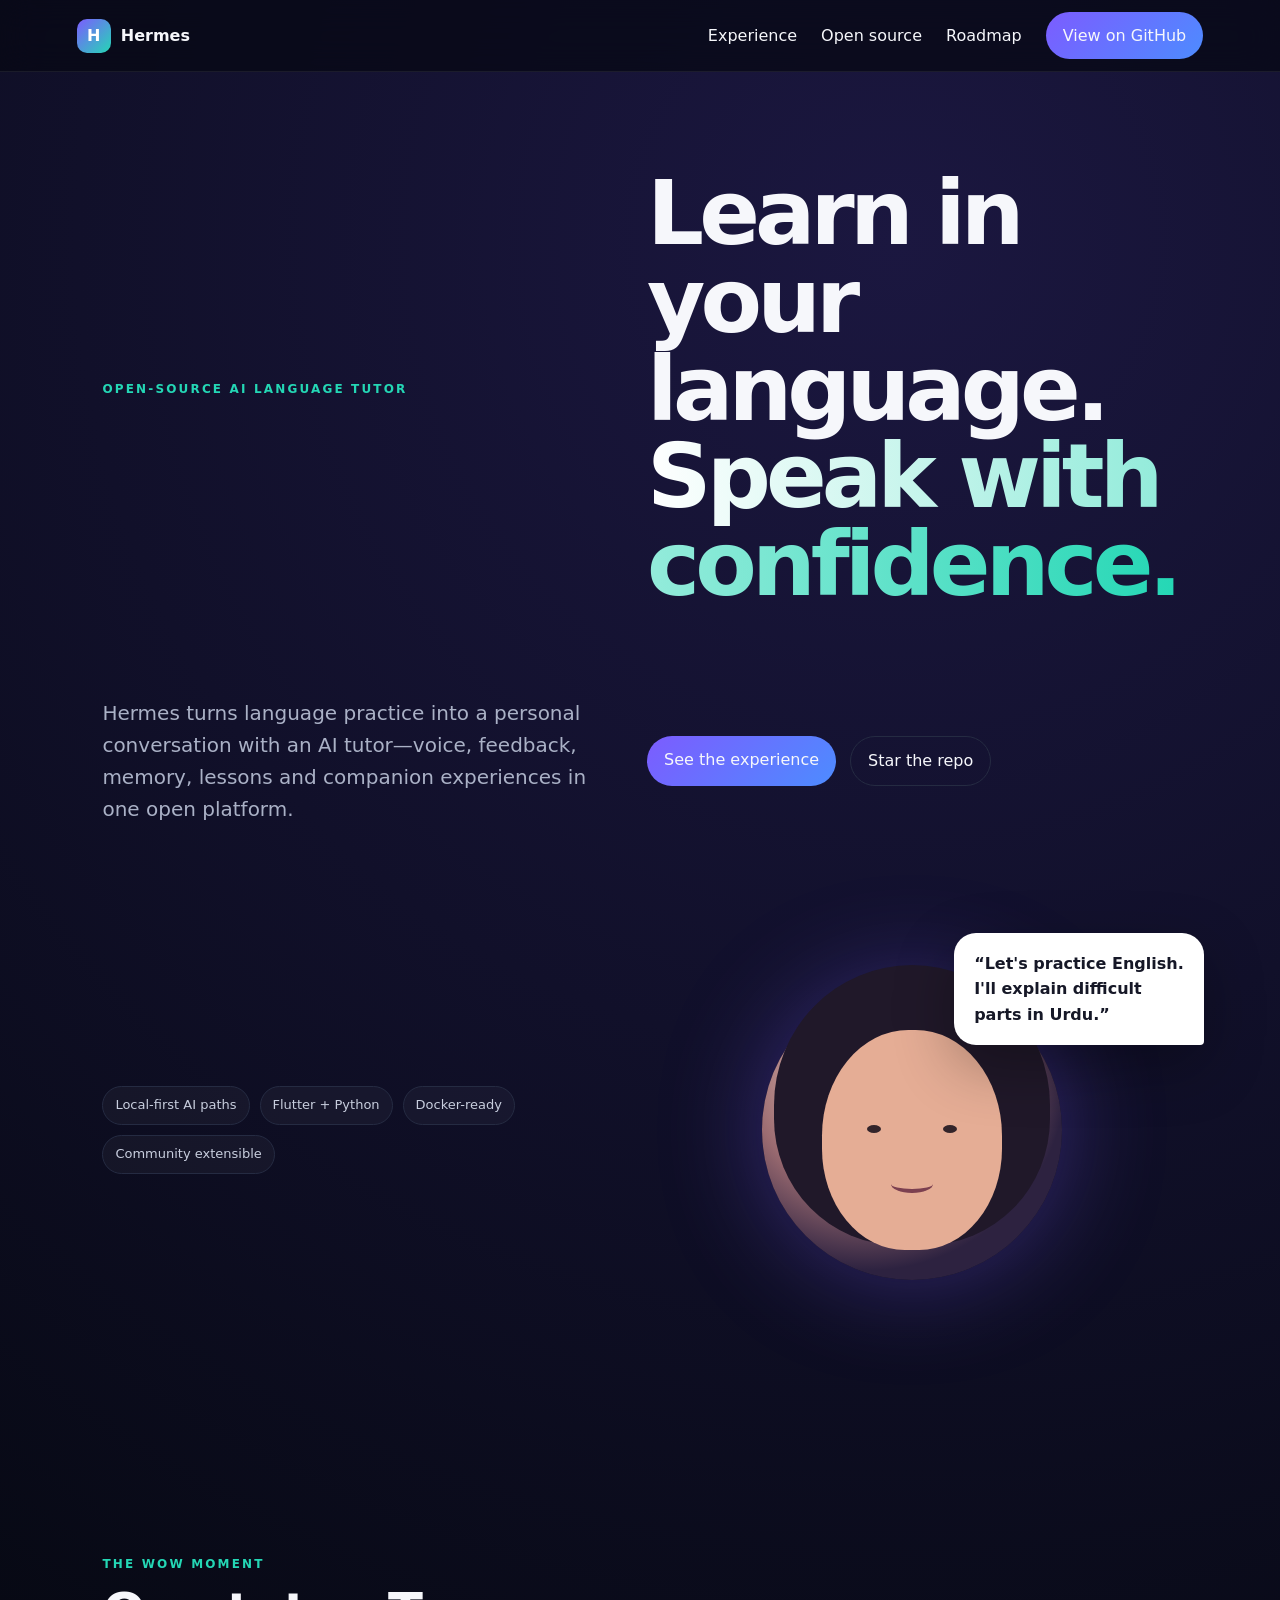
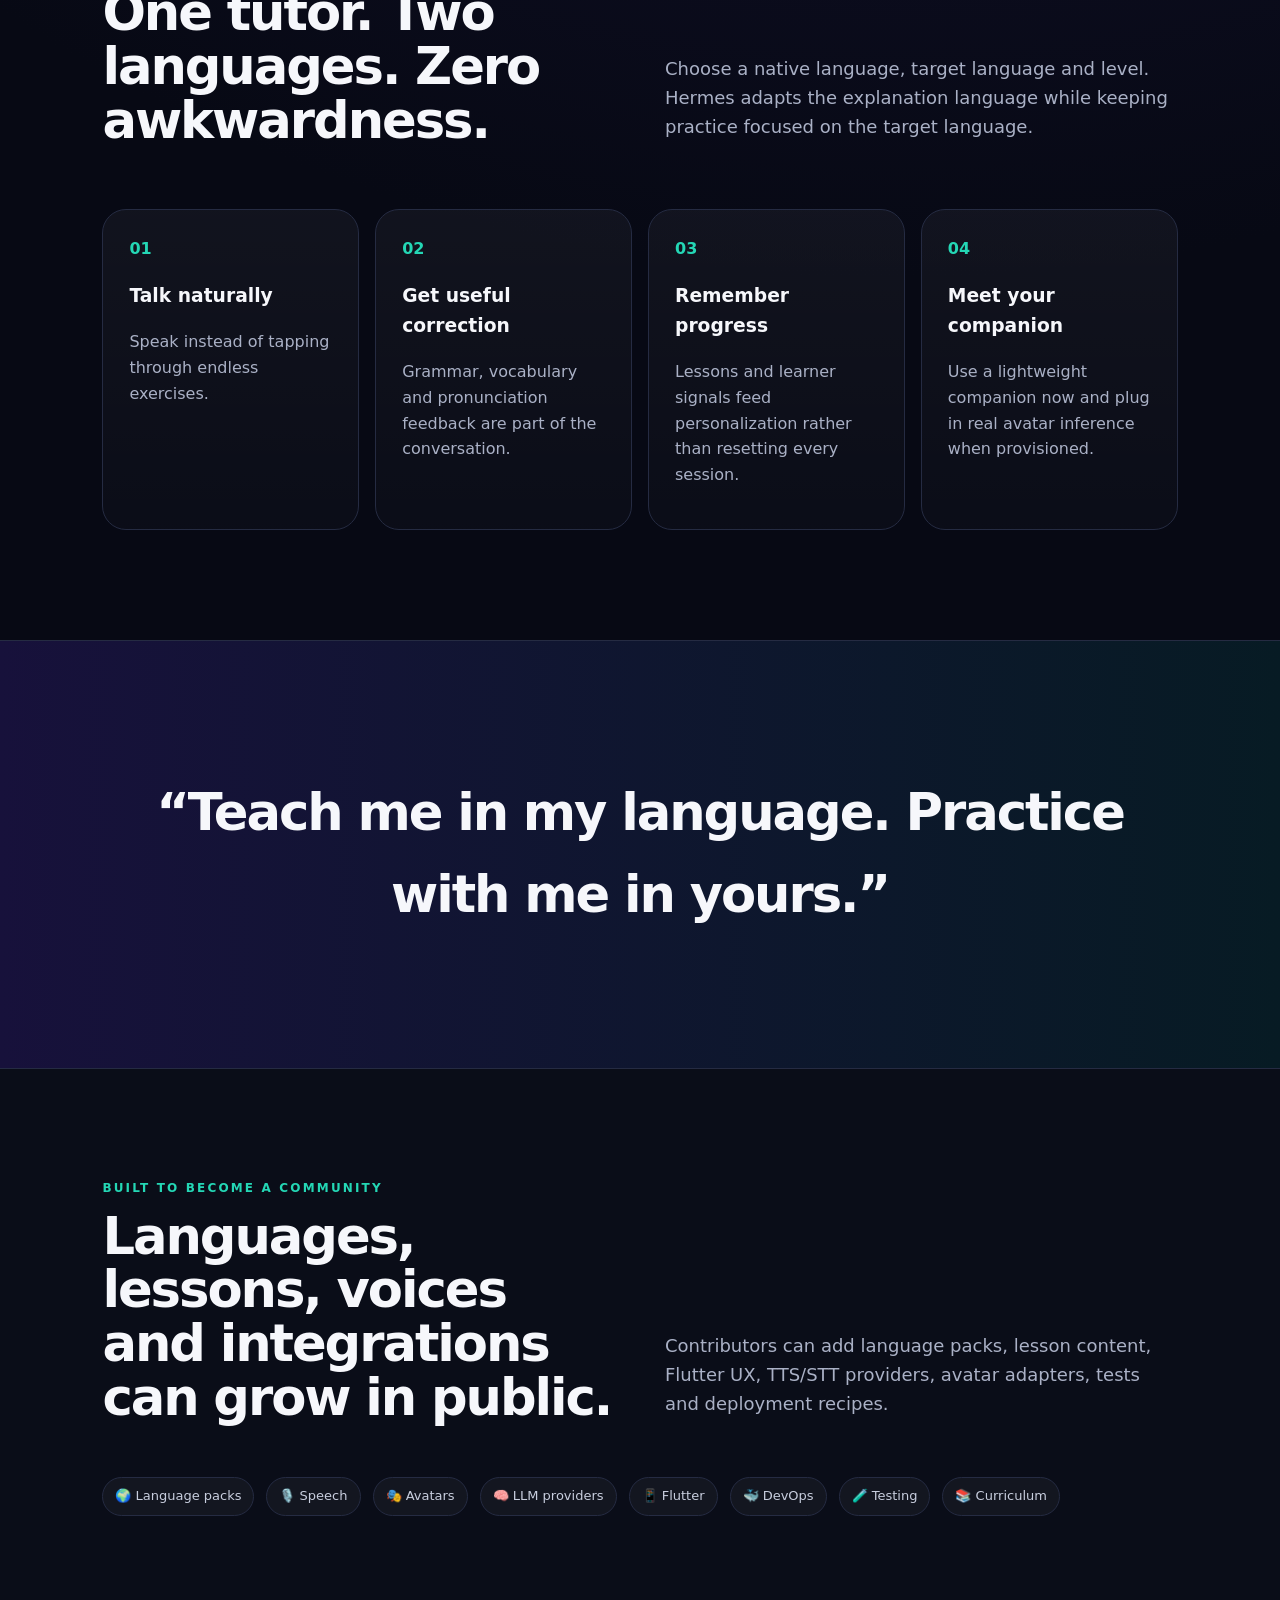
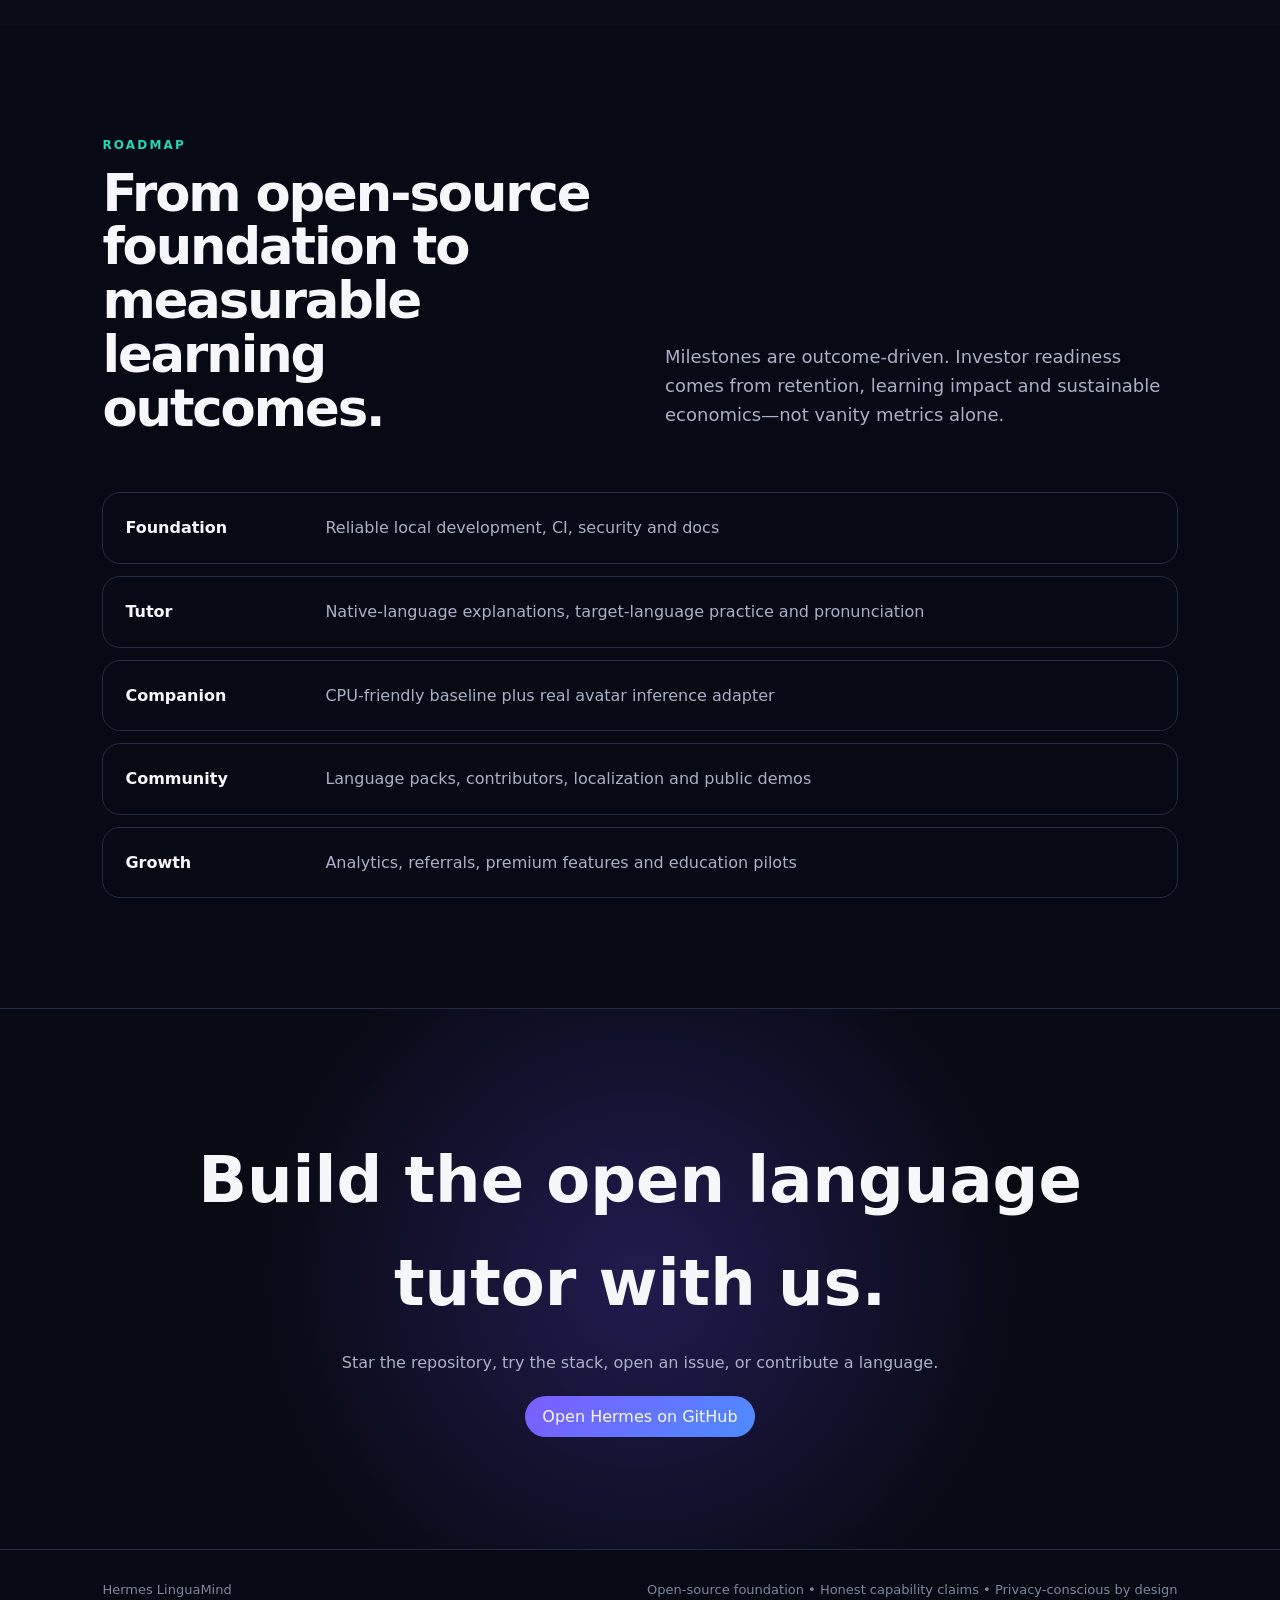
==== website/index.html @ 178811f7 "feat: launch Hermes LinguaMind ultra enterprise platform" ====
<!doctype html>
<html lang="en">
<head>
<meta charset="utf-8"><meta name="viewport" content="width=device-width,initial-scale=1">
<meta name="description" content="Hermes LinguaMind — open-source AI language learning through voice, conversation, personalization and AI companions.">
<title>Hermes LinguaMind — Learn through conversation</title>
<link rel="stylesheet" href="styles.css">
</head>
<body>
<header class="nav"><div class="brand"><span class="mark">H</span><span>Hermes</span></div><nav><a href="#experience">Experience</a><a href="#open-source">Open source</a><a href="#roadmap">Roadmap</a><a class="pill" href="https://github.com/YOUR_GITHUB_ORG/hermes-linguamind">View on GitHub</a></nav></header>
<main>
<section class="hero"><div class="eyebrow">OPEN-SOURCE AI LANGUAGE TUTOR</div><h1>Learn in your language.<br><span>Speak with confidence.</span></h1><p class="lead">Hermes turns language practice into a personal conversation with an AI tutor—voice, feedback, memory, lessons and companion experiences in one open platform.</p><div class="actions"><a class="primary" href="#experience">See the experience</a><a class="secondary" href="https://github.com/YOUR_GITHUB_ORG/hermes-linguamind">Star the repo</a></div><div class="trust"><span>Local-first AI paths</span><span>Flutter + Python</span><span>Docker-ready</span><span>Community extensible</span></div></div><div class="orb"><div class="avatar"><div class="hair"></div><div class="face"><i class="eye e1"></i><i class="eye e2"></i><i class="mouth"></i></div><div class="glow"></div></div><div class="bubble">“Let's practice English. I'll explain difficult parts in Urdu.”</div></div></section>
<section id="experience" class="section"><div class="section-head"><div><div class="eyebrow">THE WOW MOMENT</div><h2>One tutor. Two languages. Zero awkwardness.</h2></div><p>Choose a native language, target language and level. Hermes adapts the explanation language while keeping practice focused on the target language.</p></div><div class="grid"><article><b>01</b><h3>Talk naturally</h3><p>Speak instead of tapping through endless exercises.</p></article><article><b>02</b><h3>Get useful correction</h3><p>Grammar, vocabulary and pronunciation feedback are part of the conversation.</p></article><article><b>03</b><h3>Remember progress</h3><p>Lessons and learner signals feed personalization rather than resetting every session.</p></article><article><b>04</b><h3>Meet your companion</h3><p>Use a lightweight companion now and plug in real avatar inference when provisioned.</p></article></div></section>
<section class="quote"><p>“Teach me in my language. Practice with me in yours.”</p></section>
<section id="open-source" class="section dark"><div class="section-head"><div><div class="eyebrow">BUILT TO BECOME A COMMUNITY</div><h2>Languages, lessons, voices and integrations can grow in public.</h2></div><p>Contributors can add language packs, lesson content, Flutter UX, TTS/STT providers, avatar adapters, tests and deployment recipes.</p></div><div class="chips"><span>🌍 Language packs</span><span>🎙️ Speech</span><span>🎭 Avatars</span><span>🧠 LLM providers</span><span>📱 Flutter</span><span>🐳 DevOps</span><span>🧪 Testing</span><span>📚 Curriculum</span></div></section>
<section id="roadmap" class="section"><div class="section-head"><div><div class="eyebrow">ROADMAP</div><h2>From open-source foundation to measurable learning outcomes.</h2></div><p>Milestones are outcome-driven. Investor readiness comes from retention, learning impact and sustainable economics—not vanity metrics alone.</p></div><div class="timeline"><div><strong>Foundation</strong><span>Reliable local development, CI, security and docs</span></div><div><strong>Tutor</strong><span>Native-language explanations, target-language practice and pronunciation</span></div><div><strong>Companion</strong><span>CPU-friendly baseline plus real avatar inference adapter</span></div><div><strong>Community</strong><span>Language packs, contributors, localization and public demos</span></div><div><strong>Growth</strong><span>Analytics, referrals, premium features and education pilots</span></div></div></section>
<section class="cta"><h2>Build the open language tutor with us.</h2><p>Star the repository, try the stack, open an issue, or contribute a language.</p><a class="primary" href="https://github.com/YOUR_GITHUB_ORG/hermes-linguamind">Open Hermes on GitHub</a></section>
</main><footer><span>Hermes LinguaMind</span><span>Open-source foundation • Honest capability claims • Privacy-conscious by design</span></footer>
</body></html>
---- website/styles.css ----
:root{--bg:#070914;--panel:#101427;--text:#f6f7fb;--muted:#aab1c6;--line:#252b42;--accent:#7c5cff;--accent2:#24d7b5}*{box-sizing:border-box}html{scroll-behavior:smooth}body{margin:0;font-family:Inter,system-ui,-apple-system,Segoe UI,sans-serif;background:radial-gradient(circle at 70% 5%,#1b1740 0,#070914 35%),var(--bg);color:var(--text);line-height:1.6}.nav{height:72px;display:flex;align-items:center;justify-content:space-between;padding:0 6vw;border-bottom:1px solid rgba(255,255,255,.07);position:sticky;top:0;background:rgba(7,9,20,.75);backdrop-filter:blur(16px);z-index:5}.brand{display:flex;gap:10px;align-items:center;font-weight:800}.mark{width:34px;height:34px;border-radius:10px;display:grid;place-items:center;background:linear-gradient(135deg,var(--accent),var(--accent2));color:#fff}nav{display:flex;gap:24px;align-items:center}a{color:inherit;text-decoration:none}.pill,.primary,.secondary{padding:11px 17px;border-radius:999px;border:1px solid var(--line)}.pill,.primary{background:linear-gradient(135deg,var(--accent),#4d8cff);border:0}.hero{min-height:720px;display:grid;grid-template-columns:1.1fr .9fr;align-items:center;gap:50px;padding:80px 8vw}.eyebrow{font-size:12px;letter-spacing:.18em;color:var(--accent2);font-weight:800}.hero h1{font-size:clamp(48px,7vw,92px);line-height:.98;letter-spacing:-.055em;margin:18px 0}.hero h1 span{background:linear-gradient(90deg,#fff,var(--accent2));-webkit-background-clip:text;color:transparent}.lead{font-size:20px;color:var(--muted);max-width:720px}.actions{display:flex;gap:14px;margin:30px 0}.trust{display:flex;flex-wrap:wrap;gap:10px}.trust span,.chips span{border:1px solid var(--line);background:rgba(255,255,255,.035);padding:8px 12px;border-radius:999px;color:#c8cede;font-size:13px}.orb{min-height:470px;position:relative;display:grid;place-items:center}.avatar{width:300px;height:300px;border-radius:50%;background:radial-gradient(circle at 35% 30%,#f6d8c5,#9b6b71 42%,#2d2240 70%);position:relative;box-shadow:0 0 100px rgba(124,92,255,.35)}.hair{position:absolute;inset:-15px 12px 35px;border-radius:50% 50% 45% 45%;background:#201829}.face{position:absolute;width:180px;height:220px;left:60px;top:50px;border-radius:48% 48% 46% 46%;background:#e5ad95}.eye{position:absolute;width:14px;height:8px;border-radius:50%;background:#33242a;top:95px}.e1{left:45px}.e2{right:45px}.mouth{position:absolute;width:42px;height:18px;border-bottom:4px solid #7c4050;border-radius:50%;left:69px;top:145px}.bubble{position:absolute;right:-5%;top:8%;max-width:250px;background:#fff;color:#161827;padding:18px 20px;border-radius:22px 22px 4px 22px;box-shadow:0 20px 60px rgba(0,0,0,.3);font-weight:650}.section{padding:110px 8vw}.section-head{display:grid;grid-template-columns:1fr 1fr;gap:50px;align-items:end}.section h2{font-size:clamp(34px,4vw,58px);line-height:1.05;letter-spacing:-.04em;margin:12px 0}.section-head p{color:var(--muted);font-size:18px}.grid{display:grid;grid-template-columns:repeat(4,1fr);gap:16px;margin-top:50px}.grid article{padding:26px;border:1px solid var(--line);border-radius:24px;background:linear-gradient(180deg,rgba(255,255,255,.045),rgba(255,255,255,.015))}.grid b{color:var(--accent2)}.grid p{color:var(--muted)}.quote{padding:80px 8vw;text-align:center;background:linear-gradient(90deg,#17113b,#071b24);border-block:1px solid var(--line)}.quote p{font-size:clamp(28px,4vw,52px);font-weight:800;letter-spacing:-.04em}.dark{background:#0a0d18}.chips{display:flex;flex-wrap:wrap;gap:12px;margin-top:40px}.timeline{display:grid;gap:12px;margin-top:45px}.timeline div{display:grid;grid-template-columns:180px 1fr;gap:20px;padding:22px;border:1px solid var(--line);border-radius:18px}.timeline span{color:var(--muted)}.cta{text-align:center;padding:120px 8vw;background:radial-gradient(circle,#221b4f,#080a14 55%);border-top:1px solid var(--line)}.cta h2{font-size:clamp(38px,5vw,68px);margin:0 0 16px}.cta p{color:var(--muted);margin-bottom:28px}footer{padding:30px 8vw;display:flex;justify-content:space-between;color:#7e879e;border-top:1px solid var(--line);font-size:13px}@media(max-width:850px){nav a:not(.pill){display:none}.hero,.section-head{grid-template-columns:1fr}.grid{grid-template-columns:1fr 1fr}.orb{min-height:380px}.bubble{right:0}.timeline div{grid-template-columns:1fr}footer{display:block;line-height:2}}@media(max-width:520px){.grid{grid-template-columns:1fr}.hero{padding-top:55px}.avatar{width:240px;height:240px}.face{transform:scale(.8);transform-origin:top left}.bubble{top:0;right:0}.nav{padding:0 4vw}.hero,.section{padding-left:5vw;padding-right:5vw}}
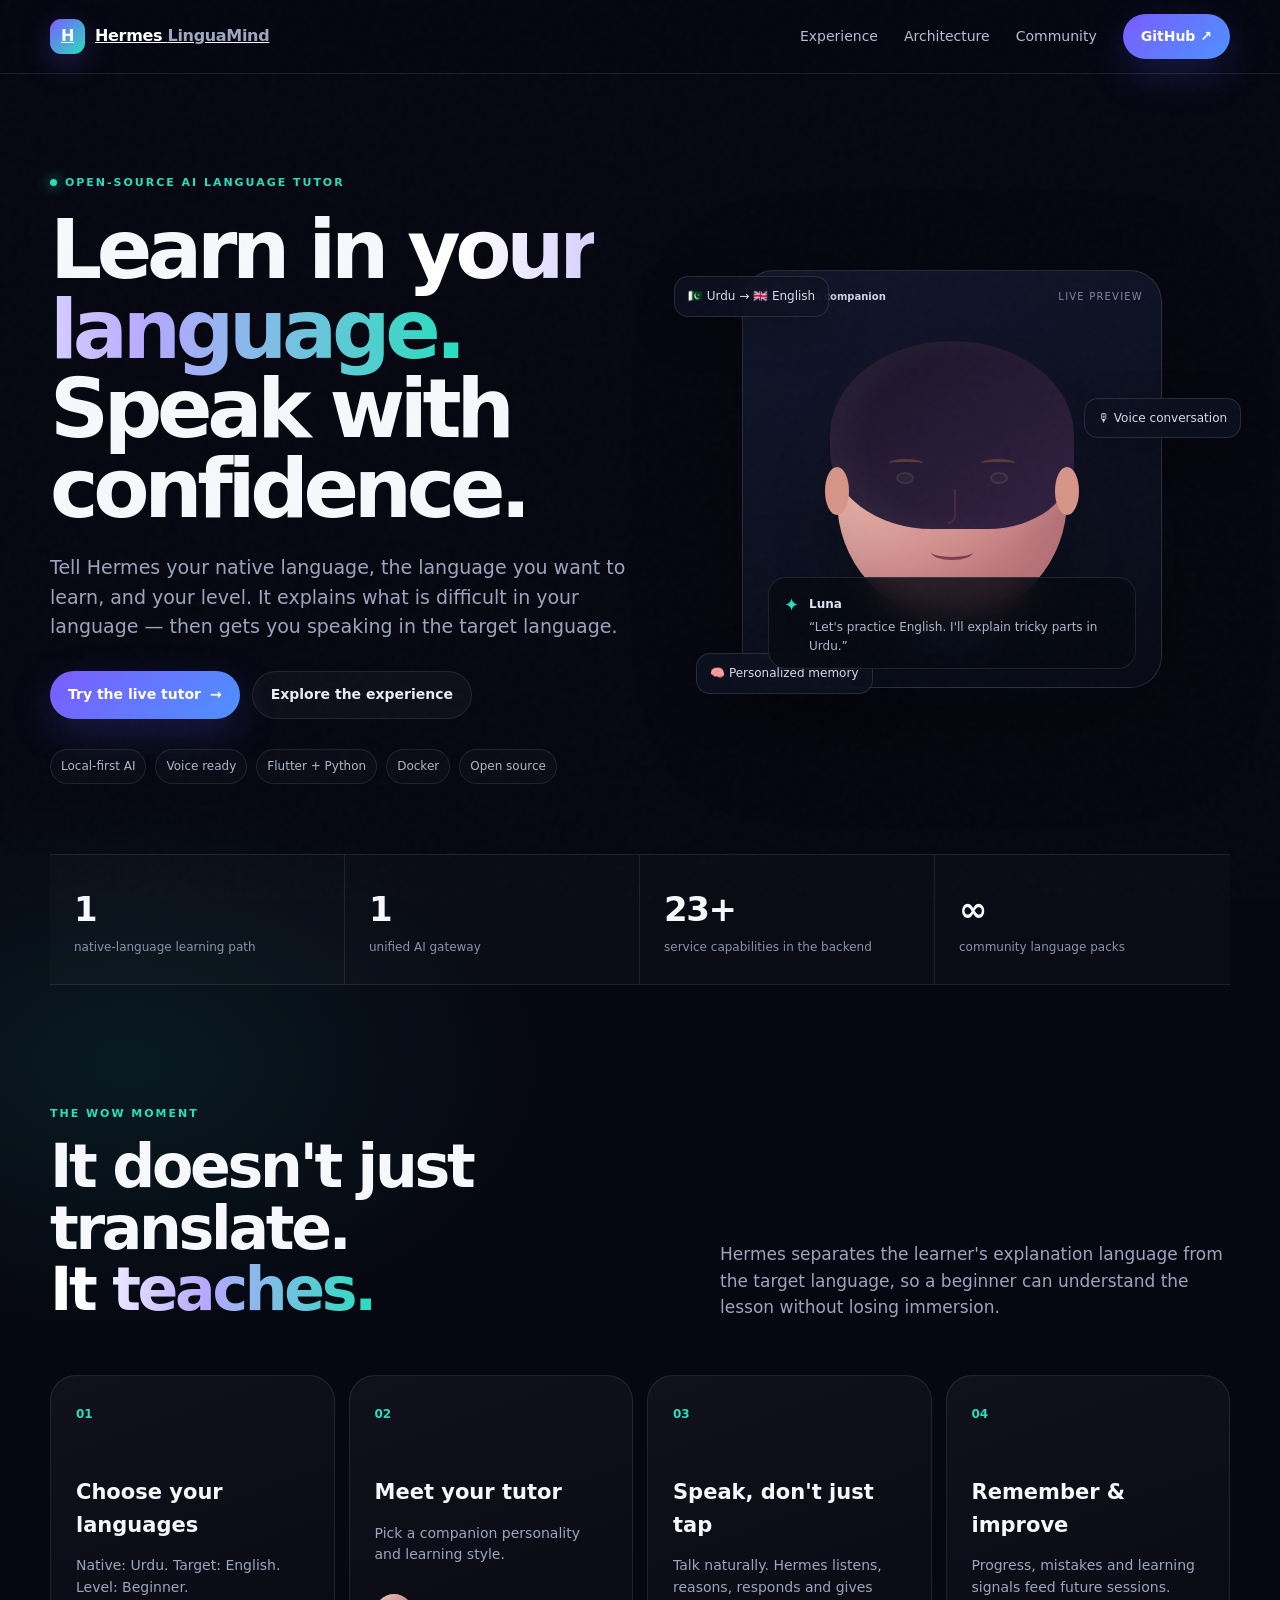
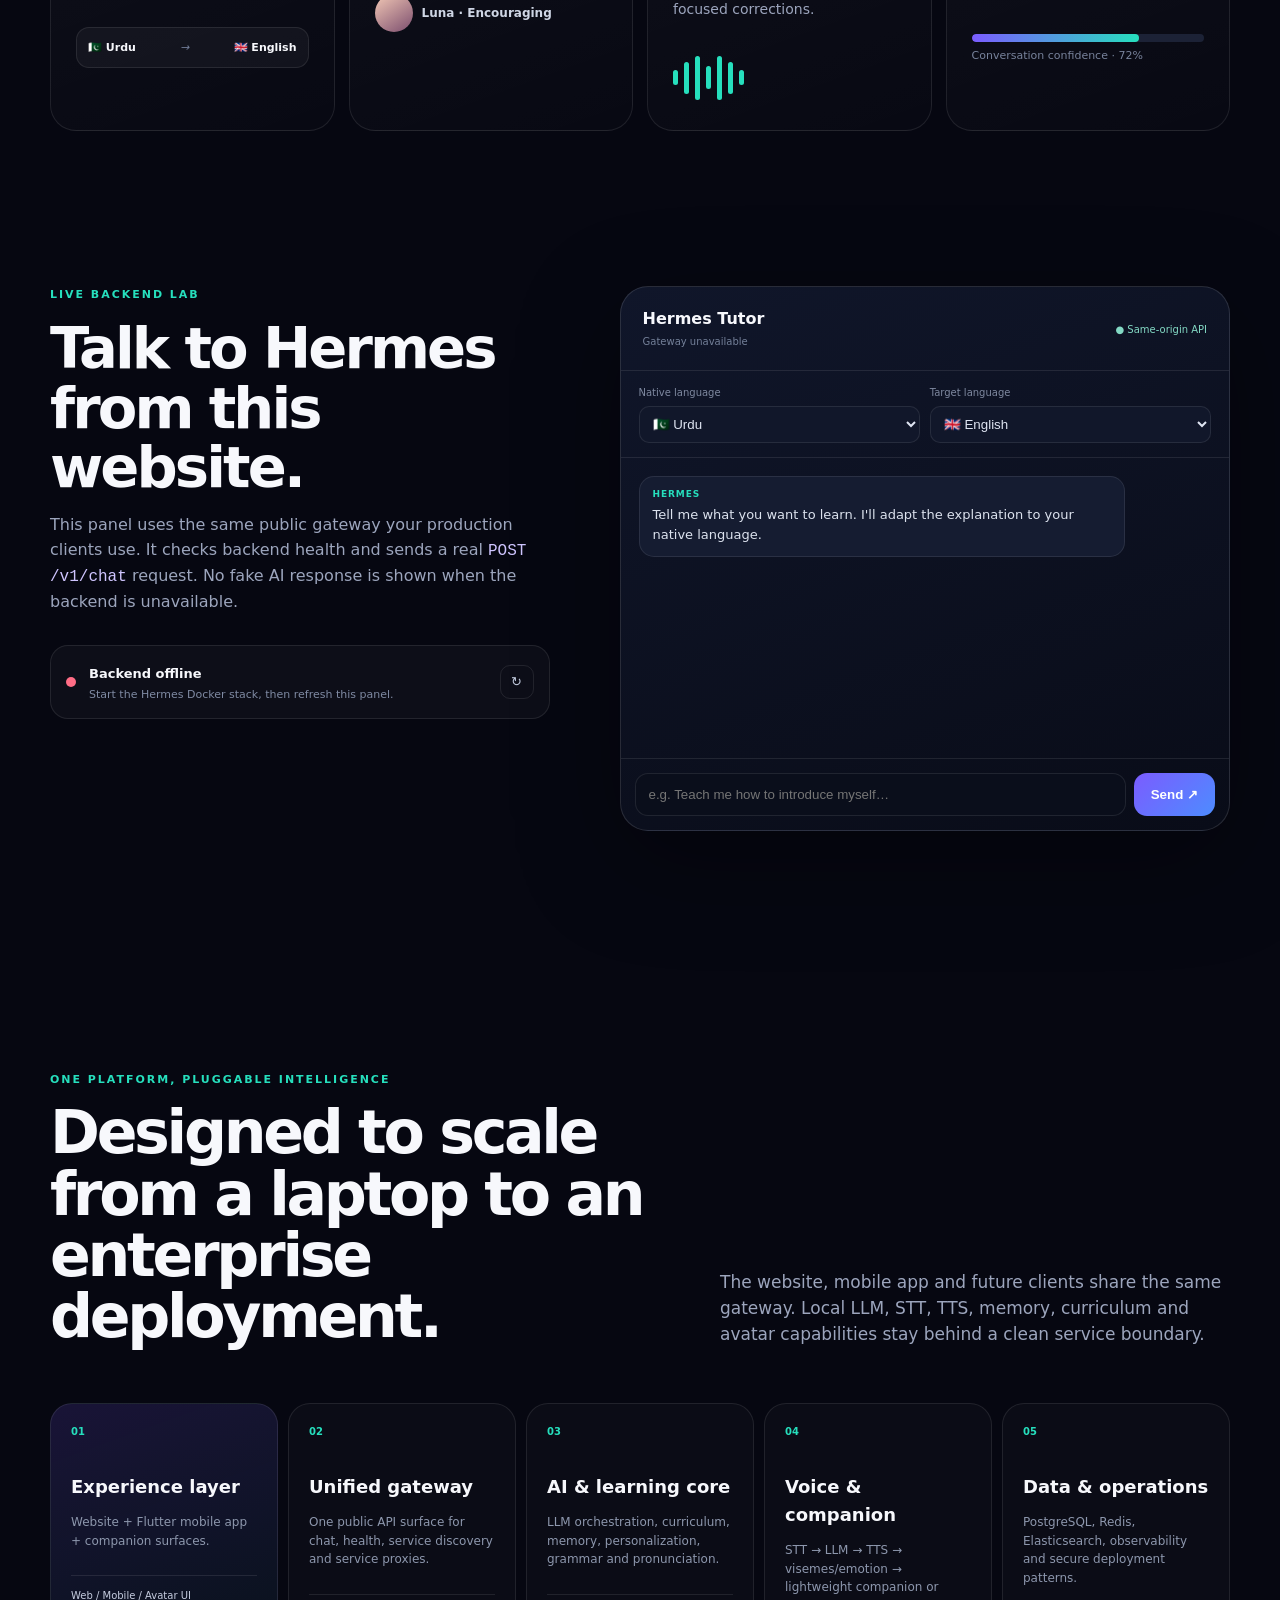
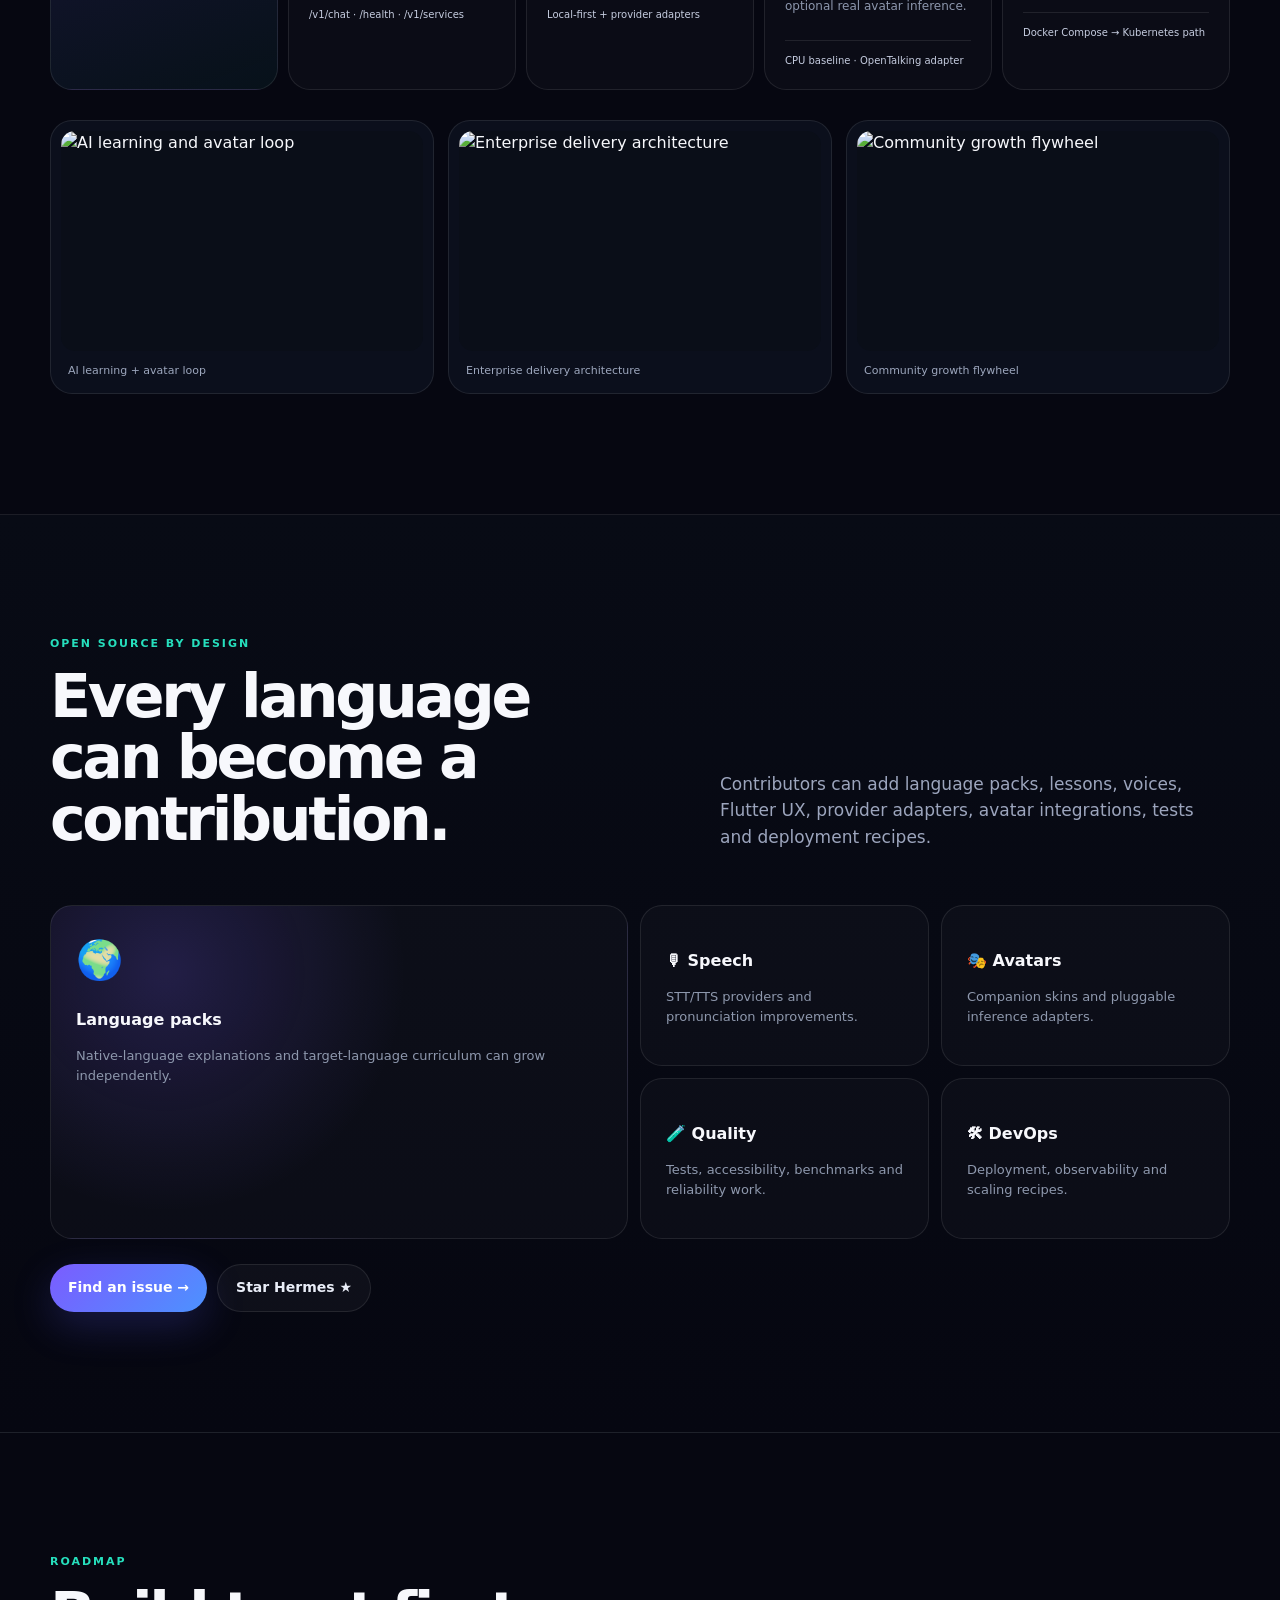
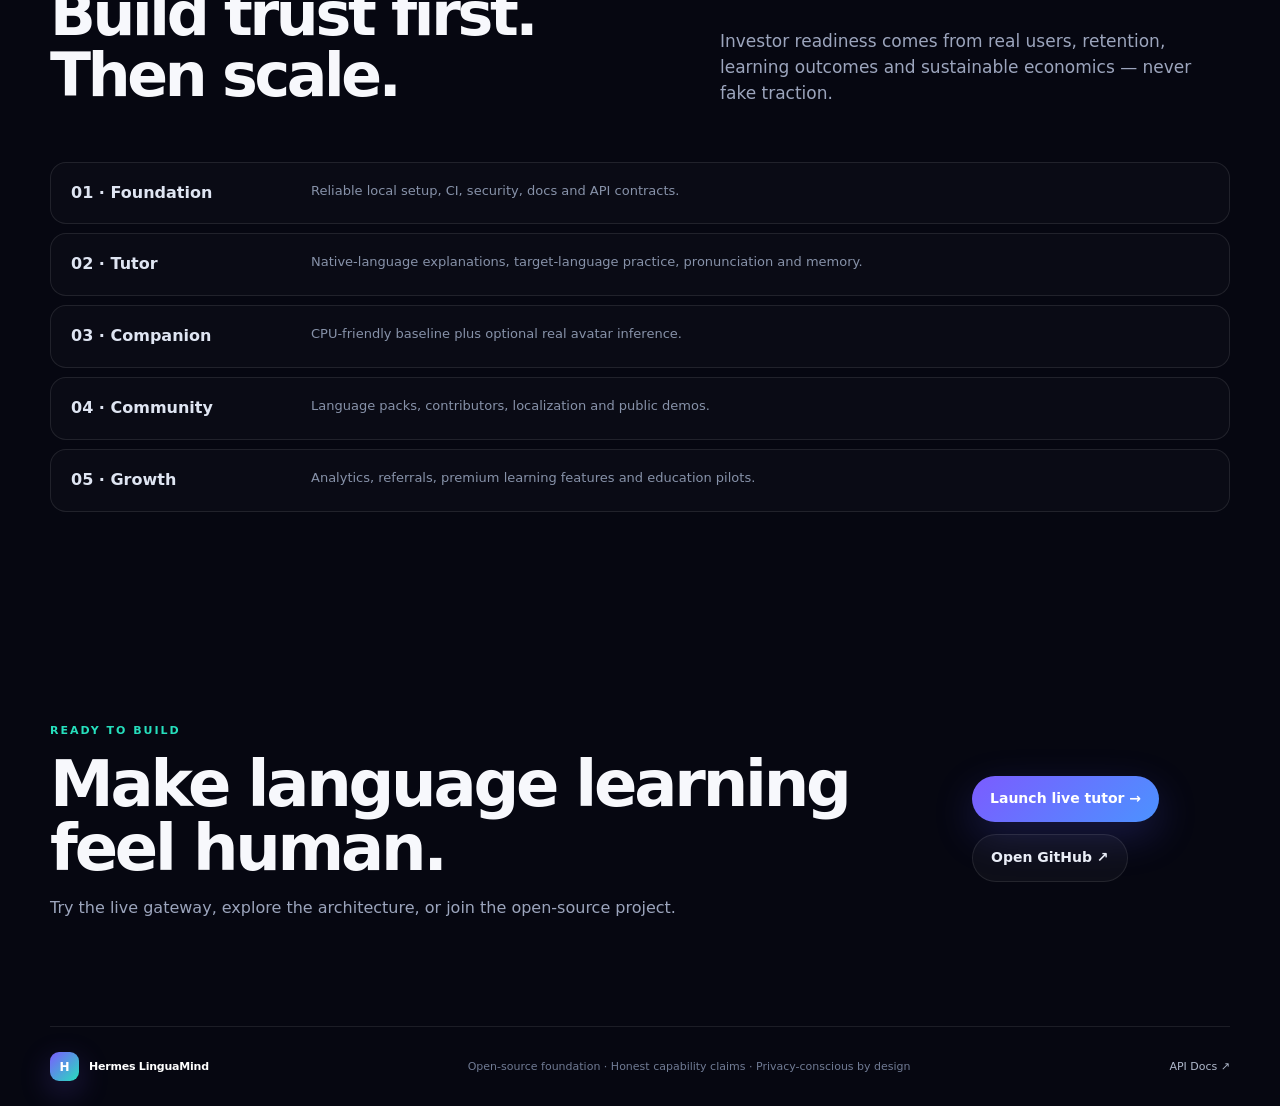
==== commit c57b2622: "feat: launch Hermes LinguaMind ultra master platform" ====
--- a/website/index.html
+++ b/website/index.html
@@ -1,19 +1,110 @@
 <!doctype html>
 <html lang="en">
 <head>
-<meta charset="utf-8"><meta name="viewport" content="width=device-width,initial-scale=1">
-<meta name="description" content="Hermes LinguaMind — open-source AI language learning through voice, conversation, personalization and AI companions.">
-<title>Hermes LinguaMind — Learn through conversation</title>
-<link rel="stylesheet" href="styles.css">
+  <meta charset="utf-8">
+  <meta name="viewport" content="width=device-width,initial-scale=1">
+  <meta name="theme-color" content="#070914">
+  <meta name="description" content="Hermes LinguaMind — an open-source AI language tutor that teaches your target language through your native language, with voice, personalization and AI companions.">
+  <meta property="og:title" content="Hermes LinguaMind — Learn in your language. Speak with confidence.">
+  <meta property="og:description" content="Open-source AI language learning through native-language explanations, target-language practice, voice conversations and AI companions.">
+  <meta property="og:type" content="website">
+  <title>Hermes LinguaMind — Your AI language companion</title>
+  <link rel="manifest" href="manifest.webmanifest">
+  <link rel="icon" href="assets/hermes-mark.svg" type="image/svg+xml">
+  <link rel="stylesheet" href="styles.css">
 </head>
 <body>
-<header class="nav"><div class="brand"><span class="mark">H</span><span>Hermes</span></div><nav><a href="#experience">Experience</a><a href="#open-source">Open source</a><a href="#roadmap">Roadmap</a><a class="pill" href="https://github.com/YOUR_GITHUB_ORG/hermes-linguamind">View on GitHub</a></nav></header>
-<main>
-<section class="hero"><div class="eyebrow">OPEN-SOURCE AI LANGUAGE TUTOR</div><h1>Learn in your language.<br><span>Speak with confidence.</span></h1><p class="lead">Hermes turns language practice into a personal conversation with an AI tutor—voice, feedback, memory, lessons and companion experiences in one open platform.</p><div class="actions"><a class="primary" href="#experience">See the experience</a><a class="secondary" href="https://github.com/YOUR_GITHUB_ORG/hermes-linguamind">Star the repo</a></div><div class="trust"><span>Local-first AI paths</span><span>Flutter + Python</span><span>Docker-ready</span><span>Community extensible</span></div></div><div class="orb"><div class="avatar"><div class="hair"></div><div class="face"><i class="eye e1"></i><i class="eye e2"></i><i class="mouth"></i></div><div class="glow"></div></div><div class="bubble">“Let's practice English. I'll explain difficult parts in Urdu.”</div></div></section>
-<section id="experience" class="section"><div class="section-head"><div><div class="eyebrow">THE WOW MOMENT</div><h2>One tutor. Two languages. Zero awkwardness.</h2></div><p>Choose a native language, target language and level. Hermes adapts the explanation language while keeping practice focused on the target language.</p></div><div class="grid"><article><b>01</b><h3>Talk naturally</h3><p>Speak instead of tapping through endless exercises.</p></article><article><b>02</b><h3>Get useful correction</h3><p>Grammar, vocabulary and pronunciation feedback are part of the conversation.</p></article><article><b>03</b><h3>Remember progress</h3><p>Lessons and learner signals feed personalization rather than resetting every session.</p></article><article><b>04</b><h3>Meet your companion</h3><p>Use a lightweight companion now and plug in real avatar inference when provisioned.</p></article></div></section>
-<section class="quote"><p>“Teach me in my language. Practice with me in yours.”</p></section>
-<section id="open-source" class="section dark"><div class="section-head"><div><div class="eyebrow">BUILT TO BECOME A COMMUNITY</div><h2>Languages, lessons, voices and integrations can grow in public.</h2></div><p>Contributors can add language packs, lesson content, Flutter UX, TTS/STT providers, avatar adapters, tests and deployment recipes.</p></div><div class="chips"><span>🌍 Language packs</span><span>🎙️ Speech</span><span>🎭 Avatars</span><span>🧠 LLM providers</span><span>📱 Flutter</span><span>🐳 DevOps</span><span>🧪 Testing</span><span>📚 Curriculum</span></div></section>
-<section id="roadmap" class="section"><div class="section-head"><div><div class="eyebrow">ROADMAP</div><h2>From open-source foundation to measurable learning outcomes.</h2></div><p>Milestones are outcome-driven. Investor readiness comes from retention, learning impact and sustainable economics—not vanity metrics alone.</p></div><div class="timeline"><div><strong>Foundation</strong><span>Reliable local development, CI, security and docs</span></div><div><strong>Tutor</strong><span>Native-language explanations, target-language practice and pronunciation</span></div><div><strong>Companion</strong><span>CPU-friendly baseline plus real avatar inference adapter</span></div><div><strong>Community</strong><span>Language packs, contributors, localization and public demos</span></div><div><strong>Growth</strong><span>Analytics, referrals, premium features and education pilots</span></div></div></section>
-<section class="cta"><h2>Build the open language tutor with us.</h2><p>Star the repository, try the stack, open an issue, or contribute a language.</p><a class="primary" href="https://github.com/YOUR_GITHUB_ORG/hermes-linguamind">Open Hermes on GitHub</a></section>
-</main><footer><span>Hermes LinguaMind</span><span>Open-source foundation • Honest capability claims • Privacy-conscious by design</span></footer>
-</body></html>
+  <div class="noise"></div>
+  <header class="nav">
+    <a class="brand" href="#top" aria-label="Hermes LinguaMind home">
+      <span class="mark">H</span><span>Hermes <em>LinguaMind</em></span>
+    </a>
+    <nav aria-label="Primary navigation">
+      <a href="#experience">Experience</a>
+      <a href="#architecture">Architecture</a>
+      <a href="#community">Community</a>
+      <a class="pill" href="https://github.com/mehmood3020932/HermesLinguaMind" target="_blank" rel="noreferrer">GitHub ↗</a>
+    </nav>
+  </header>
+
+  <main id="top">
+    <section class="hero shell">
+      <div class="hero-copy">
+        <div class="eyebrow"><span class="live-dot"></span> OPEN-SOURCE AI LANGUAGE TUTOR</div>
+        <h1>Learn in <span>your language.</span><br>Speak with confidence.</h1>
+        <p class="lead">Tell Hermes your native language, the language you want to learn, and your level. It explains what is difficult in your language — then gets you speaking in the target language.</p>
+        <div class="actions">
+          <a class="primary" href="#live-lab">Try the live tutor <span>→</span></a>
+          <a class="secondary" href="#experience">Explore the experience</a>
+        </div>
+        <div class="trust-row">
+          <span>Local-first AI</span><span>Voice ready</span><span>Flutter + Python</span><span>Docker</span><span>Open source</span>
+        </div>
+      </div>
+      <div class="hero-stage" aria-label="Hermes AI companion preview">
+        <div class="halo halo-a"></div><div class="halo halo-b"></div>
+        <div class="companion-card">
+          <div class="card-top"><span class="status"><i></i> Hermes companion</span><span>LIVE PREVIEW</span></div>
+          <div class="avatar-scene">
+            <div class="orb-glow"></div>
+            <div class="avatar-head"><div class="hair"></div><div class="ear e-left"></div><div class="ear e-right"></div><div class="face"><span class="eye left"></span><span class="eye right"></span><span class="brow left"></span><span class="brow right"></span><span class="nose"></span><span class="mouth"></span></div></div>
+            <div class="voice-wave"><i></i><i></i><i></i><i></i><i></i><i></i><i></i><i></i><i></i></div>
+          </div>
+          <div class="speech"><span class="spark">✦</span><div><strong>Luna</strong><p>“Let's practice English. I'll explain tricky parts in Urdu.”</p></div></div>
+        </div>
+        <div class="floating-chip chip-one">🇵🇰 Urdu → 🇬🇧 English</div>
+        <div class="floating-chip chip-two">🎙 Voice conversation</div>
+        <div class="floating-chip chip-three">🧠 Personalized memory</div>
+      </div>
+    </section>
+
+    <section class="metrics shell" aria-label="Platform capabilities">
+      <div><strong>1</strong><span>native-language learning path</span></div>
+      <div><strong>1</strong><span>unified AI gateway</span></div>
+      <div><strong>23+</strong><span>service capabilities in the backend</span></div>
+      <div><strong>∞</strong><span>community language packs</span></div>
+    </section>
+
+    <section id="experience" class="section shell">
+      <div class="section-head"><div><div class="eyebrow">THE WOW MOMENT</div><h2>It doesn't just translate.<br><span>It teaches.</span></h2></div><p>Hermes separates the learner's explanation language from the target language, so a beginner can understand the lesson without losing immersion.</p></div>
+      <div class="journey">
+        <article class="journey-card"><span>01</span><h3>Choose your languages</h3><p>Native: Urdu. Target: English. Level: Beginner.</p><div class="mini-ui"><b>🇵🇰 Urdu</b><i>→</i><b>🇬🇧 English</b></div></article>
+        <article class="journey-card"><span>02</span><h3>Meet your tutor</h3><p>Pick a companion personality and learning style.</p><div class="mini-avatar"><div></div><b>Luna · Encouraging</b></div></article>
+        <article class="journey-card"><span>03</span><h3>Speak, don't just tap</h3><p>Talk naturally. Hermes listens, reasons, responds and gives focused corrections.</p><div class="wave-small"><i></i><i></i><i></i><i></i><i></i><i></i><i></i></div></article>
+        <article class="journey-card"><span>04</span><h3>Remember & improve</h3><p>Progress, mistakes and learning signals feed future sessions.</p><div class="progress"><b style="width:72%"></b></div><small>Conversation confidence · 72%</small></article>
+      </div>
+    </section>
+
+    <section id="live-lab" class="lab shell">
+      <div class="lab-copy"><div class="eyebrow">LIVE BACKEND LAB</div><h2>Talk to Hermes from this website.</h2><p>This panel uses the same public gateway your production clients use. It checks backend health and sends a real <code>POST /v1/chat</code> request. No fake AI response is shown when the backend is unavailable.</p><div class="health-card"><span id="health-dot" class="health-dot"></span><div><strong id="health-title">Checking backend…</strong><p id="health-detail">Connecting to the Hermes gateway.</p></div><button id="refresh-health" class="icon-btn" title="Refresh health">↻</button></div></div>
+      <div class="chat-card">
+        <div class="chat-top"><div><strong>Hermes Tutor</strong><span id="service-count">Gateway status pending</span></div><span class="secure">● Same-origin API</span></div>
+        <div class="chat-settings"><label>Native language<select id="native-language"><option value="Urdu">🇵🇰 Urdu</option><option value="Hindi">🇮🇳 Hindi</option><option value="Arabic">🇸🇦 Arabic</option><option value="Spanish">🇪🇸 Spanish</option><option value="French">🇫🇷 French</option><option value="German">🇩🇪 German</option></select></label><label>Target language<select id="target-language"><option value="English">🇬🇧 English</option><option value="Spanish">🇪🇸 Spanish</option><option value="French">🇫🇷 French</option><option value="German">🇩🇪 German</option><option value="Arabic">🇸🇦 Arabic</option></select></label></div>
+        <div id="chat-log" class="chat-log"><div class="bubble ai"><span class="bubble-label">Hermes</span><p>Tell me what you want to learn. I'll adapt the explanation to your native language.</p></div></div>
+        <form id="chat-form" class="chat-form"><input id="chat-input" autocomplete="off" placeholder="e.g. Teach me how to introduce myself…" aria-label="Message Hermes"><button id="send-btn" class="send" type="submit">Send <span>↗</span></button></form>
+        <div id="chat-error" class="chat-error" role="alert" hidden></div>
+      </div>
+    </section>
+
+    <section id="architecture" class="section shell">
+      <div class="section-head"><div><div class="eyebrow">ONE PLATFORM, PLUGGABLE INTELLIGENCE</div><h2>Designed to scale from a laptop to an enterprise deployment.</h2></div><p>The website, mobile app and future clients share the same gateway. Local LLM, STT, TTS, memory, curriculum and avatar capabilities stay behind a clean service boundary.</p></div>
+      <div class="architecture-grid">
+        <div class="arch-card featured"><div class="arch-icon">01</div><h3>Experience layer</h3><p>Website + Flutter mobile app + companion surfaces.</p><div class="arch-line">Web / Mobile / Avatar UI</div></div>
+        <div class="arch-card"><div class="arch-icon">02</div><h3>Unified gateway</h3><p>One public API surface for chat, health, service discovery and service proxies.</p><div class="arch-line">/v1/chat · /health · /v1/services</div></div>
+        <div class="arch-card"><div class="arch-icon">03</div><h3>AI & learning core</h3><p>LLM orchestration, curriculum, memory, personalization, grammar and pronunciation.</p><div class="arch-line">Local-first + provider adapters</div></div>
+        <div class="arch-card"><div class="arch-icon">04</div><h3>Voice & companion</h3><p>STT → LLM → TTS → visemes/emotion → lightweight companion or optional real avatar inference.</p><div class="arch-line">CPU baseline · OpenTalking adapter</div></div>
+        <div class="arch-card"><div class="arch-icon">05</div><h3>Data & operations</h3><p>PostgreSQL, Redis, Elasticsearch, observability and secure deployment patterns.</p><div class="arch-line">Docker Compose → Kubernetes path</div></div>
+      </div>
+      <div class="visuals"><figure><img src="/assets/ai-learning-loop.svg" alt="AI learning and avatar loop"><figcaption>AI learning + avatar loop</figcaption></figure><figure><img src="/assets/delivery-architecture.svg" alt="Enterprise delivery architecture"><figcaption>Enterprise delivery architecture</figcaption></figure><figure><img src="/assets/community-flywheel.svg" alt="Community growth flywheel"><figcaption>Community growth flywheel</figcaption></figure></div>
+    </section>
+
+    <section id="community" class="section dark shell-wide"><div class="shell"><div class="section-head"><div><div class="eyebrow">OPEN SOURCE BY DESIGN</div><h2>Every language can become a contribution.</h2></div><p>Contributors can add language packs, lessons, voices, Flutter UX, provider adapters, avatar integrations, tests and deployment recipes.</p></div><div class="community-grid"><div class="community-big"><span>🌍</span><strong>Language packs</strong><p>Native-language explanations and target-language curriculum can grow independently.</p></div><div><b>🎙 Speech</b><p>STT/TTS providers and pronunciation improvements.</p></div><div><b>🎭 Avatars</b><p>Companion skins and pluggable inference adapters.</p></div><div><b>🧪 Quality</b><p>Tests, accessibility, benchmarks and reliability work.</p></div><div><b>🛠 DevOps</b><p>Deployment, observability and scaling recipes.</p></div></div><div class="community-cta"><a class="primary" href="https://github.com/mehmood3020932/HermesLinguaMind/issues" target="_blank" rel="noreferrer">Find an issue →</a><a class="secondary" href="https://github.com/mehmood3020932/HermesLinguaMind" target="_blank" rel="noreferrer">Star Hermes ★</a></div></div></section>
+
+    <section class="section shell roadmap"><div class="section-head"><div><div class="eyebrow">ROADMAP</div><h2>Build trust first. Then scale.</h2></div><p>Investor readiness comes from real users, retention, learning outcomes and sustainable economics — never fake traction.</p></div><div class="roadmap-list"><div><b>01 · Foundation</b><span>Reliable local setup, CI, security, docs and API contracts.</span></div><div><b>02 · Tutor</b><span>Native-language explanations, target-language practice, pronunciation and memory.</span></div><div><b>03 · Companion</b><span>CPU-friendly baseline plus optional real avatar inference.</span></div><div><b>04 · Community</b><span>Language packs, contributors, localization and public demos.</span></div><div><b>05 · Growth</b><span>Analytics, referrals, premium learning features and education pilots.</span></div></div></section>
+
+    <section class="final-cta shell"><div><div class="eyebrow">READY TO BUILD</div><h2>Make language learning feel human.</h2><p>Try the live gateway, explore the architecture, or join the open-source project.</p></div><div class="actions"><a class="primary" href="#live-lab">Launch live tutor →</a><a class="secondary" href="https://github.com/mehmood3020932/HermesLinguaMind" target="_blank" rel="noreferrer">Open GitHub ↗</a></div></section>
+  </main>
+  <footer class="footer shell"><div class="brand"><span class="mark small">H</span><span>Hermes LinguaMind</span></div><span>Open-source foundation · Honest capability claims · Privacy-conscious by design</span><a href="/docs" target="_blank">API Docs ↗</a></footer>
+  <script src="app.js" defer></script>
+</body>
+</html>
--- a/website/styles.css
+++ b/website/styles.css
@@ -1 +1 @@
-:root{--bg:#070914;--panel:#101427;--text:#f6f7fb;--muted:#aab1c6;--line:#252b42;--accent:#7c5cff;--accent2:#24d7b5}*{box-sizing:border-box}html{scroll-behavior:smooth}body{margin:0;font-family:Inter,system-ui,-apple-system,Segoe UI,sans-serif;background:radial-gradient(circle at 70% 5%,#1b1740 0,#070914 35%),var(--bg);color:var(--text);line-height:1.6}.nav{height:72px;display:flex;align-items:center;justify-content:space-between;padding:0 6vw;border-bottom:1px solid rgba(255,255,255,.07);position:sticky;top:0;background:rgba(7,9,20,.75);backdrop-filter:blur(16px);z-index:5}.brand{display:flex;gap:10px;align-items:center;font-weight:800}.mark{width:34px;height:34px;border-radius:10px;display:grid;place-items:center;background:linear-gradient(135deg,var(--accent),var(--accent2));color:#fff}nav{display:flex;gap:24px;align-items:center}a{color:inherit;text-decoration:none}.pill,.primary,.secondary{padding:11px 17px;border-radius:999px;border:1px solid var(--line)}.pill,.primary{background:linear-gradient(135deg,var(--accent),#4d8cff);border:0}.hero{min-height:720px;display:grid;grid-template-columns:1.1fr .9fr;align-items:center;gap:50px;padding:80px 8vw}.eyebrow{font-size:12px;letter-spacing:.18em;color:var(--accent2);font-weight:800}.hero h1{font-size:clamp(48px,7vw,92px);line-height:.98;letter-spacing:-.055em;margin:18px 0}.hero h1 span{background:linear-gradient(90deg,#fff,var(--accent2));-webkit-background-clip:text;color:transparent}.lead{font-size:20px;color:var(--muted);max-width:720px}.actions{display:flex;gap:14px;margin:30px 0}.trust{display:flex;flex-wrap:wrap;gap:10px}.trust span,.chips span{border:1px solid var(--line);background:rgba(255,255,255,.035);padding:8px 12px;border-radius:999px;color:#c8cede;font-size:13px}.orb{min-height:470px;position:relative;display:grid;place-items:center}.avatar{width:300px;height:300px;border-radius:50%;background:radial-gradient(circle at 35% 30%,#f6d8c5,#9b6b71 42%,#2d2240 70%);position:relative;box-shadow:0 0 100px rgba(124,92,255,.35)}.hair{position:absolute;inset:-15px 12px 35px;border-radius:50% 50% 45% 45%;background:#201829}.face{position:absolute;width:180px;height:220px;left:60px;top:50px;border-radius:48% 48% 46% 46%;background:#e5ad95}.eye{position:absolute;width:14px;height:8px;border-radius:50%;background:#33242a;top:95px}.e1{left:45px}.e2{right:45px}.mouth{position:absolute;width:42px;height:18px;border-bottom:4px solid #7c4050;border-radius:50%;left:69px;top:145px}.bubble{position:absolute;right:-5%;top:8%;max-width:250px;background:#fff;color:#161827;padding:18px 20px;border-radius:22px 22px 4px 22px;box-shadow:0 20px 60px rgba(0,0,0,.3);font-weight:650}.section{padding:110px 8vw}.section-head{display:grid;grid-template-columns:1fr 1fr;gap:50px;align-items:end}.section h2{font-size:clamp(34px,4vw,58px);line-height:1.05;letter-spacing:-.04em;margin:12px 0}.section-head p{color:var(--muted);font-size:18px}.grid{display:grid;grid-template-columns:repeat(4,1fr);gap:16px;margin-top:50px}.grid article{padding:26px;border:1px solid var(--line);border-radius:24px;background:linear-gradient(180deg,rgba(255,255,255,.045),rgba(255,255,255,.015))}.grid b{color:var(--accent2)}.grid p{color:var(--muted)}.quote{padding:80px 8vw;text-align:center;background:linear-gradient(90deg,#17113b,#071b24);border-block:1px solid var(--line)}.quote p{font-size:clamp(28px,4vw,52px);font-weight:800;letter-spacing:-.04em}.dark{background:#0a0d18}.chips{display:flex;flex-wrap:wrap;gap:12px;margin-top:40px}.timeline{display:grid;gap:12px;margin-top:45px}.timeline div{display:grid;grid-template-columns:180px 1fr;gap:20px;padding:22px;border:1px solid var(--line);border-radius:18px}.timeline span{color:var(--muted)}.cta{text-align:center;padding:120px 8vw;background:radial-gradient(circle,#221b4f,#080a14 55%);border-top:1px solid var(--line)}.cta h2{font-size:clamp(38px,5vw,68px);margin:0 0 16px}.cta p{color:var(--muted);margin-bottom:28px}footer{padding:30px 8vw;display:flex;justify-content:space-between;color:#7e879e;border-top:1px solid var(--line);font-size:13px}@media(max-width:850px){nav a:not(.pill){display:none}.hero,.section-head{grid-template-columns:1fr}.grid{grid-template-columns:1fr 1fr}.orb{min-height:380px}.bubble{right:0}.timeline div{grid-template-columns:1fr}footer{display:block;line-height:2}}@media(max-width:520px){.grid{grid-template-columns:1fr}.hero{padding-top:55px}.avatar{width:240px;height:240px}.face{transform:scale(.8);transform-origin:top left}.bubble{top:0;right:0}.nav{padding:0 4vw}.hero,.section{padding-left:5vw;padding-right:5vw}}
+:root{--bg:#060711;--panel:#0e1222;--panel2:#11172a;--text:#f7f8fc;--muted:#9ca5bd;--line:rgba(255,255,255,.09);--accent:#7b5cff;--accent2:#26dfbd;--blue:#65a8ff;--danger:#ff6d86;--shadow:0 30px 100px rgba(0,0,0,.35)}*{box-sizing:border-box}html{scroll-behavior:smooth}body{margin:0;background:radial-gradient(900px 500px at 78% -5%,rgba(123,92,255,.25),transparent 60%),radial-gradient(700px 450px at 10% 18%,rgba(38,223,189,.09),transparent 60%),var(--bg);color:var(--text);font-family:Inter,ui-sans-serif,system-ui,-apple-system,BlinkMacSystemFont,"Segoe UI",sans-serif;line-height:1.55;overflow-x:hidden}.noise{position:fixed;inset:0;pointer-events:none;opacity:.035;background-image:url("data:image/svg+xml,%3Csvg viewBox='0 0 160 160' xmlns='http://www.w3.org/2000/svg'%3E%3Cfilter id='n'%3E%3CfeTurbulence type='fractalNoise' baseFrequency='.85' numOctaves='4' stitchTiles='stitch'/%3E%3C/filter%3E%3Crect width='100%25' height='100%25' filter='url(%23n)' opacity='.55'/%3E%3C/svg%3E");z-index:20}.shell{width:min(1180px,calc(100% - 48px));margin:auto}.shell-wide{width:100%}.nav{height:74px;display:flex;align-items:center;justify-content:space-between;padding:0 max(24px,calc((100vw - 1180px)/2));position:sticky;top:0;z-index:10;background:rgba(6,7,17,.74);border-bottom:1px solid var(--line);backdrop-filter:blur(18px)}.brand{display:flex;align-items:center;gap:10px;color:#fff;font-weight:800;letter-spacing:-.02em}.brand em{font-style:normal;color:#9fa8c0;font-weight:600}.mark{width:35px;height:35px;border-radius:11px;display:grid;place-items:center;background:linear-gradient(135deg,var(--accent),var(--accent2));box-shadow:0 10px 30px rgba(123,92,255,.25);font-weight:900}.mark.small{width:29px;height:29px;border-radius:9px;font-size:12px}nav{display:flex;gap:26px;align-items:center}nav a{color:#b6bed2;text-decoration:none;font-size:14px}nav a:hover{color:#fff}.pill,.primary,.secondary{display:inline-flex;align-items:center;justify-content:center;gap:9px;border-radius:999px;padding:12px 18px;text-decoration:none;font-weight:750;font-size:14px;transition:.2s transform,.2s box-shadow,.2s background}.pill,.primary{color:#fff;background:linear-gradient(135deg,var(--accent),#4c92ff);box-shadow:0 14px 40px rgba(90,91,255,.22)}.secondary{color:#e9edf7;border:1px solid var(--line);background:rgba(255,255,255,.035)}.primary:hover,.secondary:hover,.pill:hover{transform:translateY(-2px)}.hero{min-height:780px;display:grid;grid-template-columns:1.02fr .98fr;gap:45px;align-items:center;padding:80px 0 50px}.eyebrow{display:flex;align-items:center;gap:8px;color:var(--accent2);font-size:11px;font-weight:850;letter-spacing:.18em}.live-dot{width:7px;height:7px;border-radius:50%;background:var(--accent2);box-shadow:0 0 14px var(--accent2)}h1{font-size:clamp(52px,6.4vw,88px);line-height:.97;letter-spacing:-.065em;margin:19px 0 25px;max-width:780px}h1 span,h2 span{background:linear-gradient(90deg,#fff 10%,#b7a8ff 48%,var(--accent2));-webkit-background-clip:text;background-clip:text;color:transparent}.lead{max-width:680px;color:var(--muted);font-size:19px}.actions{display:flex;gap:12px;flex-wrap:wrap;margin:30px 0}.trust-row{display:flex;gap:9px;flex-wrap:wrap}.trust-row span{font-size:12px;color:#aeb7ca;border:1px solid var(--line);background:rgba(255,255,255,.025);border-radius:999px;padding:7px 10px}.hero-stage{min-height:580px;position:relative;display:grid;place-items:center}.halo{position:absolute;border-radius:50%;filter:blur(2px);opacity:.75}.halo-a{width:470px;height:470px;background:radial-gradient(circle,rgba(123,92,255,.23),transparent 67%);animation:float 7s ease-in-out infinite}.halo-b{width:360px;height:360px;background:radial-gradient(circle,rgba(38,223,189,.15),transparent 65%);transform:translate(70px,70px);animation:float 9s ease-in-out infinite reverse}.companion-card{width:min(420px,100%);position:relative;border:1px solid rgba(255,255,255,.12);border-radius:32px;background:linear-gradient(160deg,rgba(20,24,46,.92),rgba(9,11,22,.9));box-shadow:var(--shadow);overflow:hidden;padding:18px}.card-top{display:flex;justify-content:space-between;color:#7e88a1;font-size:10px;letter-spacing:.12em}.status{color:#cfd5e5;letter-spacing:0;font-weight:700}.status i{display:inline-block;width:7px;height:7px;border-radius:50%;background:var(--accent2);box-shadow:0 0 12px var(--accent2);margin-right:6px}.avatar-scene{height:365px;position:relative;display:grid;place-items:center}.orb-glow{position:absolute;width:270px;height:270px;border-radius:50%;background:radial-gradient(circle,rgba(123,92,255,.2),transparent 67%)}.avatar-head{width:230px;height:255px;position:relative;border-radius:49% 49% 45% 45%;background:linear-gradient(145deg,#f8d6c3,#c98183 76%);box-shadow:inset -20px -25px 45px rgba(75,33,59,.18),0 30px 60px rgba(0,0,0,.35);z-index:2}.hair{position:absolute;inset:-18px -7px 85px;border-radius:54% 54% 38% 45%;background:linear-gradient(145deg,#191425,#332043);box-shadow:inset 22px 0 30px rgba(255,255,255,.04)}.ear{position:absolute;top:108px;width:24px;height:48px;border-radius:50%;background:#d69587}.e-left{left:-12px}.e-right{right:-12px}.face{position:absolute;inset:48px 36px 35px}.eye{position:absolute;top:67px;width:14px;height:8px;border-radius:50%;background:#302235;box-shadow:0 0 0 2px rgba(255,255,255,.1)}.eye.left{left:25px}.eye.right{right:25px}.brow{position:absolute;top:52px;width:34px;height:8px;border-top:3px solid #5b3a3e;border-radius:50%}.brow.left{left:16px}.brow.right{right:16px}.nose{position:absolute;left:50%;top:82px;width:8px;height:35px;border-right:2px solid rgba(123,66,69,.35);border-bottom:2px solid rgba(123,66,69,.35);border-radius:0 0 10px 0;transform:translateX(-50%)}.mouth{position:absolute;left:50%;top:137px;width:42px;height:16px;border-bottom:3px solid #7e3e50;border-radius:50%;transform:translateX(-50%);animation:talk 3.8s ease-in-out infinite}.voice-wave{position:absolute;bottom:22px;display:flex;gap:5px;align-items:center}.voice-wave i{width:4px;height:15px;border-radius:5px;background:linear-gradient(var(--accent2),var(--accent));animation:wave 1.1s ease-in-out infinite}.voice-wave i:nth-child(2){animation-delay:.1s}.voice-wave i:nth-child(3){animation-delay:.2s}.voice-wave i:nth-child(4){animation-delay:.3s}.voice-wave i:nth-child(5){animation-delay:.4s}.voice-wave i:nth-child(6){animation-delay:.5s}.voice-wave i:nth-child(7){animation-delay:.6s}.voice-wave i:nth-child(8){animation-delay:.7s}.voice-wave i:nth-child(9){animation-delay:.8s}.speech{position:absolute;left:25px;right:25px;bottom:18px;z-index:4;display:flex;gap:10px;padding:13px 15px;border:1px solid rgba(255,255,255,.1);background:rgba(7,9,18,.82);border-radius:18px;backdrop-filter:blur(15px)}.speech strong{font-size:12px;color:#dfe5f4}.speech p{margin:2px 0 0;font-size:12px;color:#aeb7c9}.spark{color:var(--accent2);font-size:18px}.floating-chip{position:absolute;border:1px solid rgba(255,255,255,.12);background:rgba(13,16,31,.88);padding:10px 13px;border-radius:14px;box-shadow:0 15px 40px rgba(0,0,0,.25);font-size:12px;color:#d7ddeb;backdrop-filter:blur(14px);animation:float 6s ease-in-out infinite}.chip-one{top:15%;left:0}.chip-two{right:-2%;top:36%;animation-delay:-2s}.chip-three{left:4%;bottom:13%;animation-delay:-4s}.metrics{display:grid;grid-template-columns:repeat(4,1fr);border-block:1px solid var(--line);background:rgba(255,255,255,.015)}.metrics div{padding:28px 24px;border-right:1px solid var(--line)}.metrics div:last-child{border-right:0}.metrics strong{display:block;font-size:34px;letter-spacing:-.04em}.metrics span{display:block;color:#8993ab;font-size:12px;margin-top:2px}.section{padding:120px 0}.section-head{display:grid;grid-template-columns:1fr .85fr;gap:70px;align-items:end}.section h2{font-size:clamp(38px,4.7vw,66px);line-height:1.02;letter-spacing:-.055em;margin:14px 0 0}.section-head>p{font-size:17px;color:var(--muted);margin:0}.journey{display:grid;grid-template-columns:repeat(4,1fr);gap:14px;margin-top:55px}.journey-card{min-height:290px;padding:25px;border:1px solid var(--line);border-radius:26px;background:linear-gradient(160deg,rgba(255,255,255,.045),rgba(255,255,255,.012));position:relative;overflow:hidden}.journey-card>span{color:var(--accent2);font-weight:800;font-size:12px}.journey-card h3{font-size:21px;margin:50px 0 8px}.journey-card p{color:var(--muted);font-size:14px}.mini-ui{margin-top:28px;display:flex;align-items:center;justify-content:space-between;gap:5px;background:rgba(255,255,255,.04);border:1px solid var(--line);padding:11px;border-radius:13px;font-size:11px}.mini-ui i{color:#707b96}.mini-avatar{display:flex;align-items:center;gap:9px;margin-top:28px;color:#cfd6e5;font-size:12px}.mini-avatar div{width:38px;height:38px;border-radius:50%;background:linear-gradient(145deg,#f5cbb7,#7b4d6e);position:relative}.wave-small{height:55px;display:flex;align-items:center;gap:6px;margin-top:30px}.wave-small i{width:5px;height:15px;border-radius:5px;background:var(--accent2);animation:wave 1s ease-in-out infinite}.wave-small i:nth-child(2),.wave-small i:nth-child(6){height:32px}.wave-small i:nth-child(3),.wave-small i:nth-child(5){height:44px}.wave-small i:nth-child(4){height:23px}.progress{height:8px;background:#1c2236;border-radius:10px;overflow:hidden;margin-top:35px}.progress b{display:block;height:100%;background:linear-gradient(90deg,var(--accent),var(--accent2));border-radius:inherit}.journey-card small{color:#78839c;font-size:11px}.lab{display:grid;grid-template-columns:.9fr 1.1fr;gap:70px;padding:35px 0 120px}.lab-copy h2{font-size:clamp(38px,4.5vw,62px);line-height:1.03;letter-spacing:-.05em;margin:16px 0}.lab-copy>p{color:var(--muted);font-size:16px;max-width:540px}.lab-copy code{color:#cfc5ff}.health-card{display:flex;align-items:center;gap:13px;margin-top:30px;padding:15px;border:1px solid var(--line);border-radius:18px;background:rgba(255,255,255,.03);max-width:520px}.health-card strong{font-size:13px}.health-card p{margin:1px 0 0;color:#7f8aa3;font-size:11px}.health-dot{width:10px;height:10px;border-radius:50%;background:#76809a}.health-dot.good{background:var(--accent2);box-shadow:0 0 15px rgba(38,223,189,.7)}.health-dot.bad{background:var(--danger)}.icon-btn{margin-left:auto;background:transparent;border:1px solid var(--line);color:#bfc8db;border-radius:10px;width:34px;height:34px;cursor:pointer}.chat-card{border:1px solid rgba(255,255,255,.12);border-radius:28px;background:linear-gradient(160deg,#10162a,#090c18);box-shadow:var(--shadow);overflow:hidden}.chat-top{display:flex;justify-content:space-between;align-items:center;padding:20px 22px;border-bottom:1px solid var(--line)}.chat-top strong{display:block}.chat-top span{display:block;color:#748099;font-size:10px;margin-top:2px}.chat-top .secure{color:#83d9c4}.chat-settings{display:grid;grid-template-columns:1fr 1fr;gap:10px;padding:14px 18px;border-bottom:1px solid var(--line)}.chat-settings label{font-size:10px;color:#7f89a0;display:grid;gap:6px}.chat-settings select{width:100%;background:#11172a;color:#dfe5f2;border:1px solid var(--line);border-radius:10px;padding:9px}.chat-log{height:300px;padding:18px;overflow:auto;display:flex;flex-direction:column;gap:10px}.bubble{max-width:85%;padding:11px 13px;border-radius:15px;background:#151c31;border:1px solid var(--line)}.bubble.user{align-self:flex-end;background:linear-gradient(135deg,rgba(123,92,255,.25),rgba(75,147,255,.16))}.bubble-label{display:block;color:var(--accent2);font-size:9px;font-weight:800;letter-spacing:.1em;text-transform:uppercase;margin-bottom:3px}.bubble.user .bubble-label{color:#b9aaff}.bubble p{margin:0;font-size:13px;color:#dce2ee}.chat-form{display:flex;gap:8px;padding:14px;border-top:1px solid var(--line)}.chat-form input{flex:1;min-width:0;background:#0a0e1b;color:#fff;border:1px solid var(--line);border-radius:13px;padding:13px;outline:none}.chat-form input:focus{border-color:rgba(123,92,255,.7);box-shadow:0 0 0 3px rgba(123,92,255,.1)}.send{border:0;border-radius:13px;padding:0 17px;background:linear-gradient(135deg,var(--accent),#4d8cff);color:#fff;font-weight:800;cursor:pointer}.send:disabled{opacity:.5;cursor:wait}.chat-error{padding:10px 14px;background:rgba(255,109,134,.08);color:#ffacbc;font-size:11px;border-top:1px solid rgba(255,109,134,.2)}.architecture-grid{display:grid;grid-template-columns:repeat(5,1fr);gap:10px;margin-top:55px}.arch-card{min-height:240px;padding:20px;border:1px solid var(--line);border-radius:22px;background:rgba(255,255,255,.025)}.arch-card.featured{background:linear-gradient(160deg,rgba(123,92,255,.16),rgba(38,223,189,.05))}.arch-icon{font-size:10px;color:var(--accent2);font-weight:850}.arch-card h3{font-size:18px;margin:34px 0 8px}.arch-card p{font-size:12px;color:#8d97ad}.arch-line{margin-top:25px;padding-top:12px;border-top:1px solid var(--line);font-size:10px;color:#c6cde0}.visuals{display:grid;grid-template-columns:repeat(3,1fr);gap:14px;margin-top:30px}.visuals figure{margin:0;border:1px solid var(--line);border-radius:22px;background:#0b0f1c;padding:10px;overflow:hidden}.visuals img{display:block;width:100%;height:220px;object-fit:contain;background:#0a0e18;border-radius:14px}.visuals figcaption{padding:11px 7px 4px;color:#9da7bd;font-size:11px}.dark{background:linear-gradient(180deg,#080b15,#060711);border-block:1px solid var(--line)}.community-grid{display:grid;grid-template-columns:2fr 1fr 1fr;gap:12px;margin-top:55px}.community-grid>div{padding:25px;border:1px solid var(--line);border-radius:22px;background:rgba(255,255,255,.025)}.community-big{grid-row:span 2;background:radial-gradient(circle at 20% 20%,rgba(123,92,255,.2),transparent 45%),rgba(255,255,255,.025)!important;min-height:270px}.community-big span{font-size:38px}.community-grid strong,.community-grid b{display:block;margin-top:18px}.community-grid p{color:#8e98ad;font-size:13px}.community-cta{display:flex;gap:10px;margin-top:25px}.roadmap-list{display:grid;gap:9px;margin-top:55px}.roadmap-list div{display:grid;grid-template-columns:220px 1fr;gap:20px;padding:18px 20px;border:1px solid var(--line);border-radius:16px;background:rgba(255,255,255,.02)}.roadmap-list b{color:#dfe5f2}.roadmap-list span{color:#8792a9;font-size:13px}.final-cta{display:flex;align-items:center;justify-content:space-between;gap:40px;padding:90px 0}.final-cta h2{font-size:clamp(40px,5vw,68px);line-height:1;letter-spacing:-.05em;margin:13px 0}.final-cta p{color:var(--muted)}.footer{display:flex;align-items:center;justify-content:space-between;gap:20px;padding:25px 0;border-top:1px solid var(--line);color:#707b94;font-size:11px}.footer a{color:#aeb7ca;text-decoration:none}@keyframes float{0%,100%{transform:translateY(0)}50%{transform:translateY(-12px)}}@keyframes wave{0%,100%{transform:scaleY(.7);opacity:.65}50%{transform:scaleY(1.5);opacity:1}}@keyframes talk{0%,88%,100%{height:12px}92%{height:22px}96%{height:14px}}@media(max-width:1050px){.hero{grid-template-columns:1fr}.hero-stage{min-height:520px}.journey{grid-template-columns:1fr 1fr}.architecture-grid{grid-template-columns:1fr 1fr 1fr}.architecture-grid .arch-card:last-child{grid-column:span 3}.lab{grid-template-columns:1fr}.section-head{grid-template-columns:1fr}.visuals{grid-template-columns:1fr}.community-grid{grid-template-columns:1fr 1fr}.community-big{grid-row:auto;grid-column:span 2}.final-cta{display:block}.final-cta .actions{margin-top:25px}}@media(max-width:700px){.shell{width:min(100% - 30px,1180px)}nav a:not(.pill){display:none}.hero{padding-top:55px;min-height:auto}.hero-stage{min-height:480px}.floating-chip{font-size:10px}.chip-one{left:-3%;top:8%}.chip-two{right:-3%;top:39%}.chip-three{left:0;bottom:9%}.metrics{grid-template-columns:1fr 1fr}.metrics div:nth-child(2){border-right:0}.metrics div{border-bottom:1px solid var(--line)}.journey{grid-template-columns:1fr}.architecture-grid{grid-template-columns:1fr 1fr}.architecture-grid .arch-card:last-child{grid-column:span 2}.community-grid{grid-template-columns:1fr}.community-big{grid-column:auto}.roadmap-list div{grid-template-columns:1fr}.footer{display:block;line-height:2.2}.chat-settings{grid-template-columns:1fr}.chat-log{height:260px}}@media(max-width:440px){h1{font-size:49px}.companion-card{padding:12px}.avatar-scene{height:330px}.avatar-head{transform:scale(.85)}.hero-stage{min-height:430px}.floating-chip{padding:7px 9px}.metrics strong{font-size:28px}}
